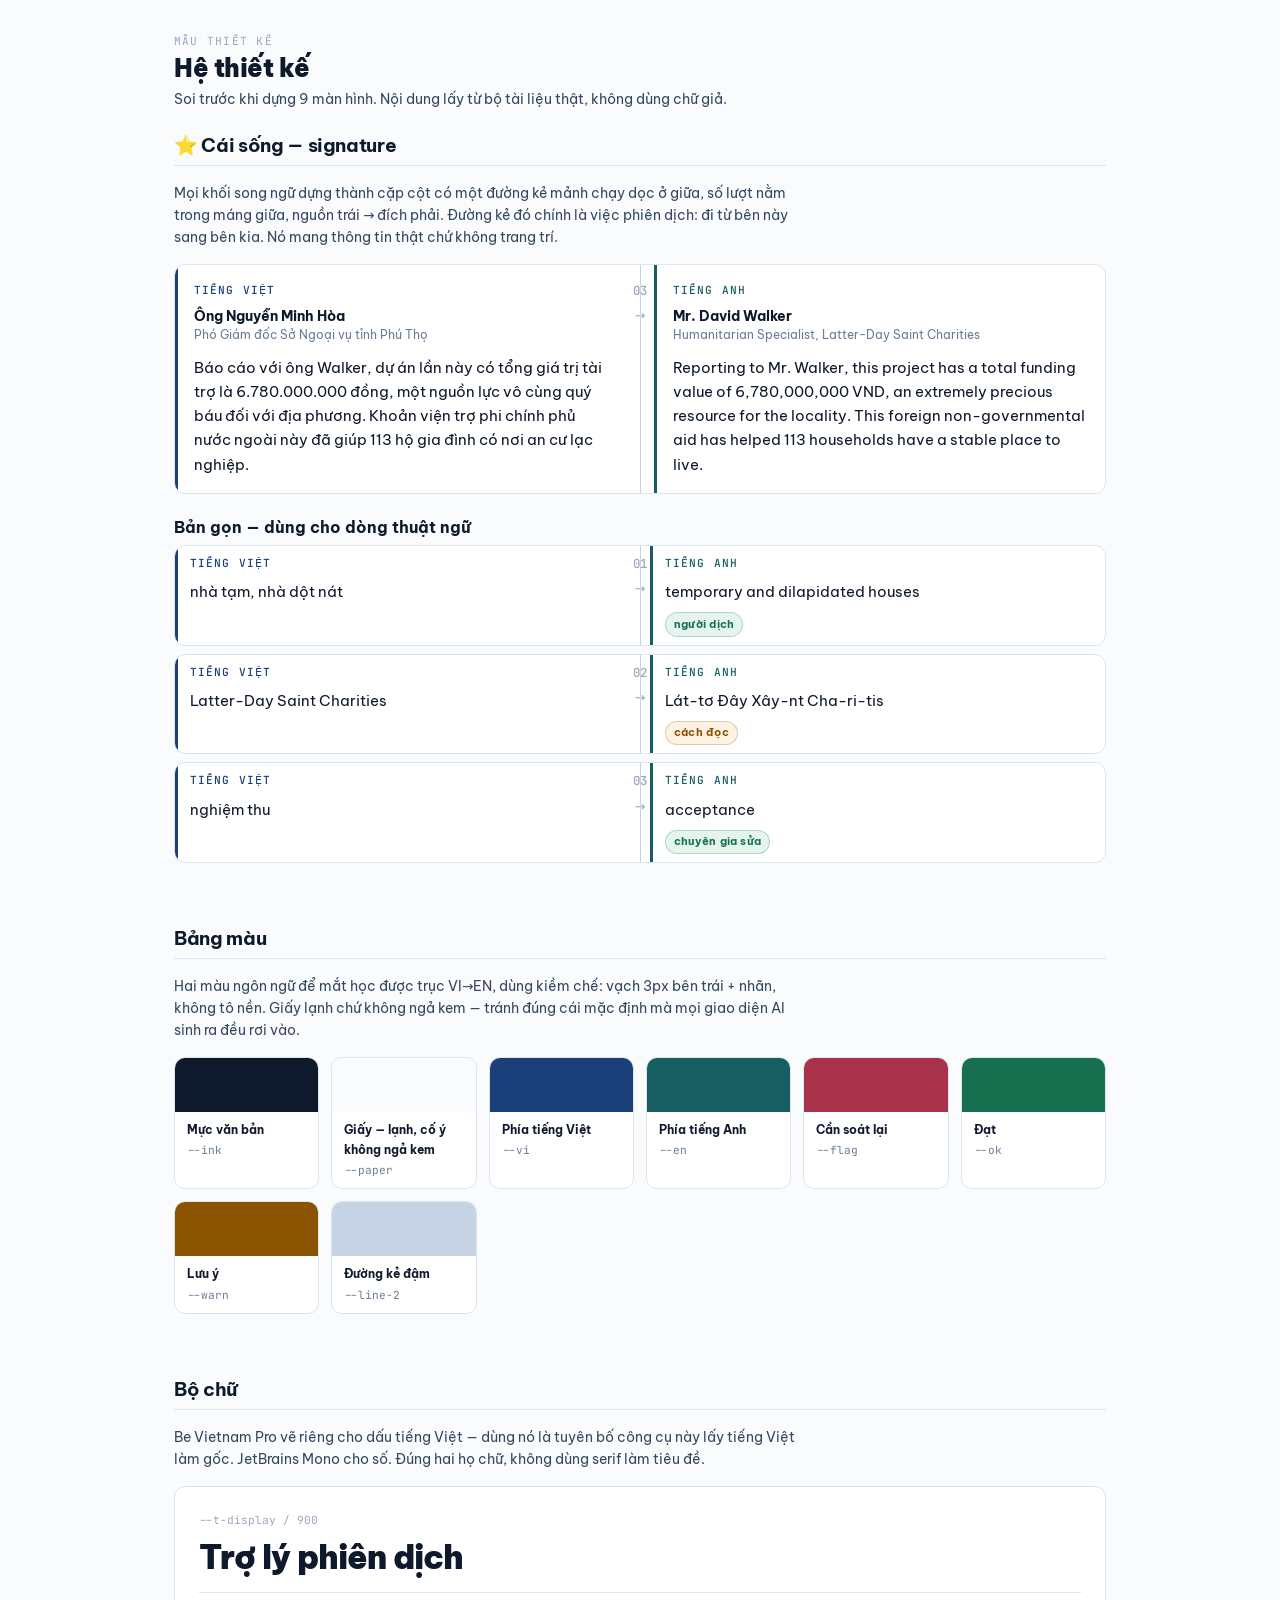
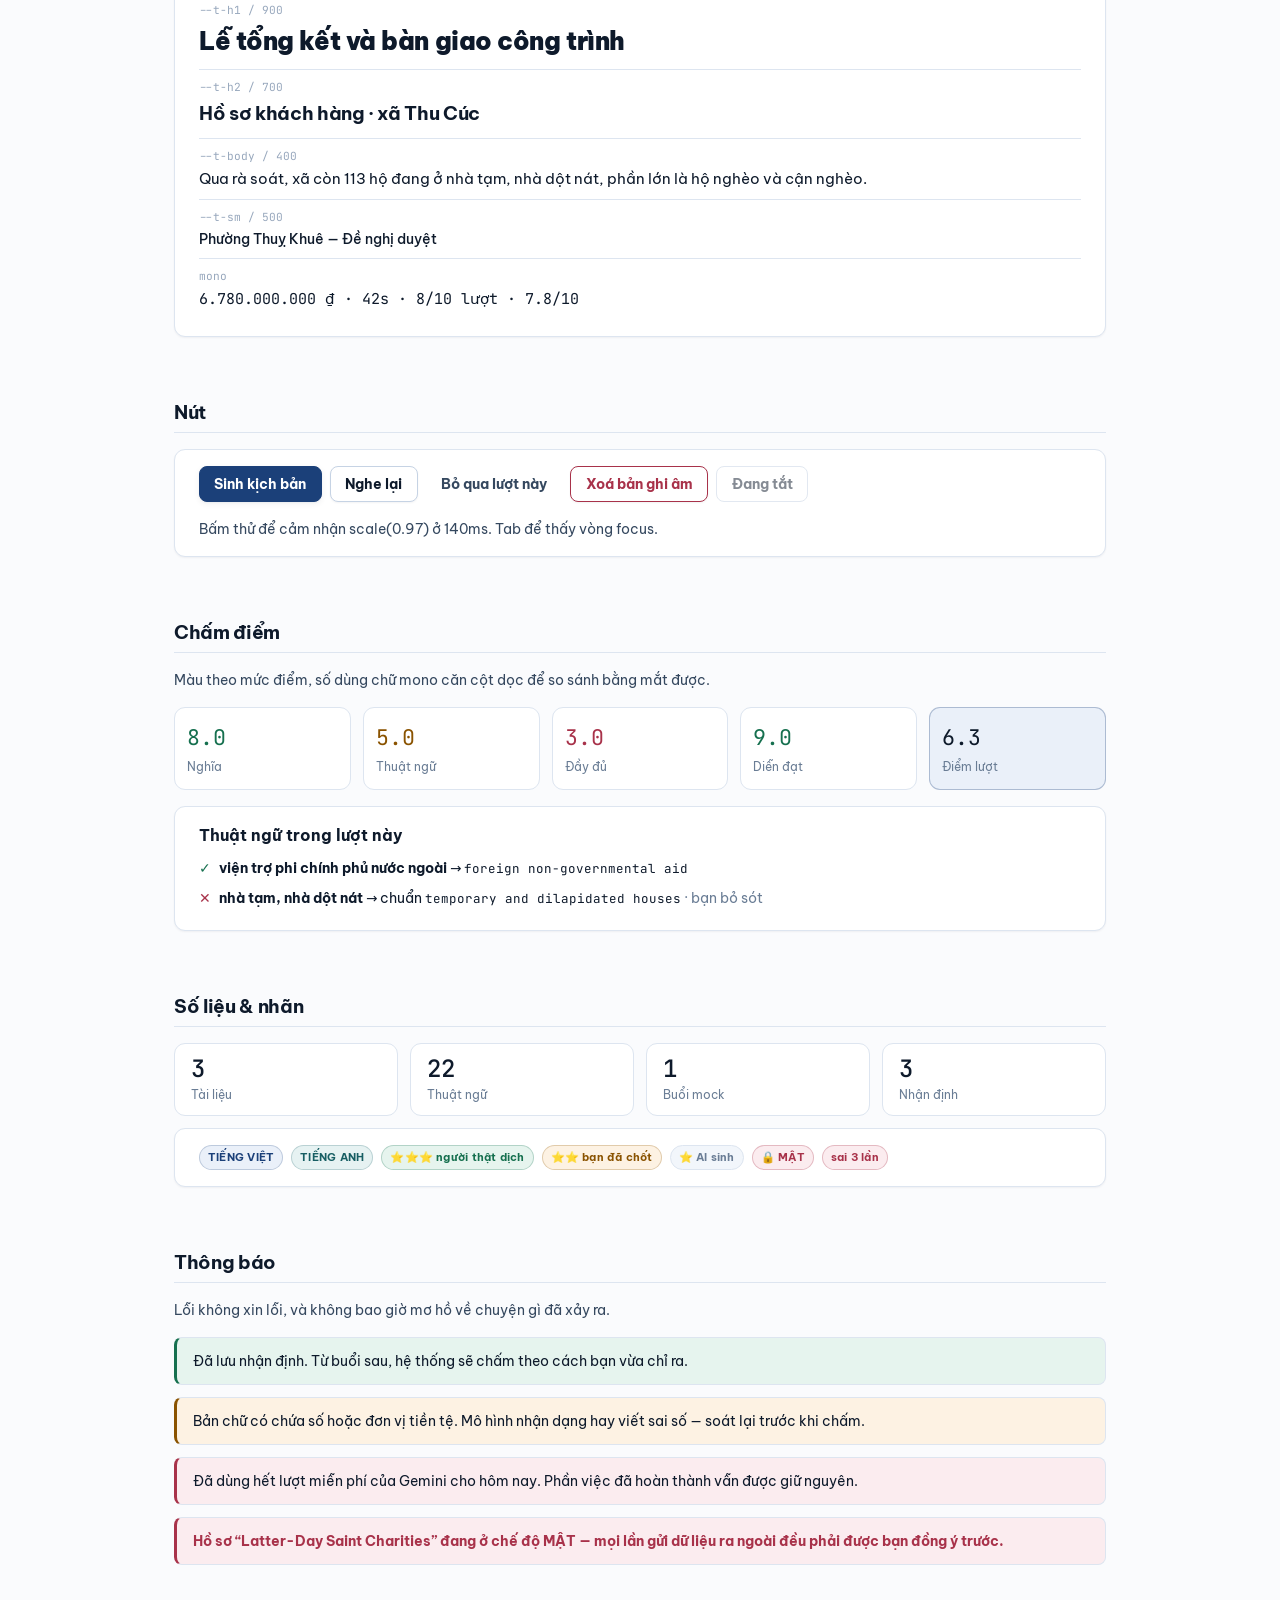
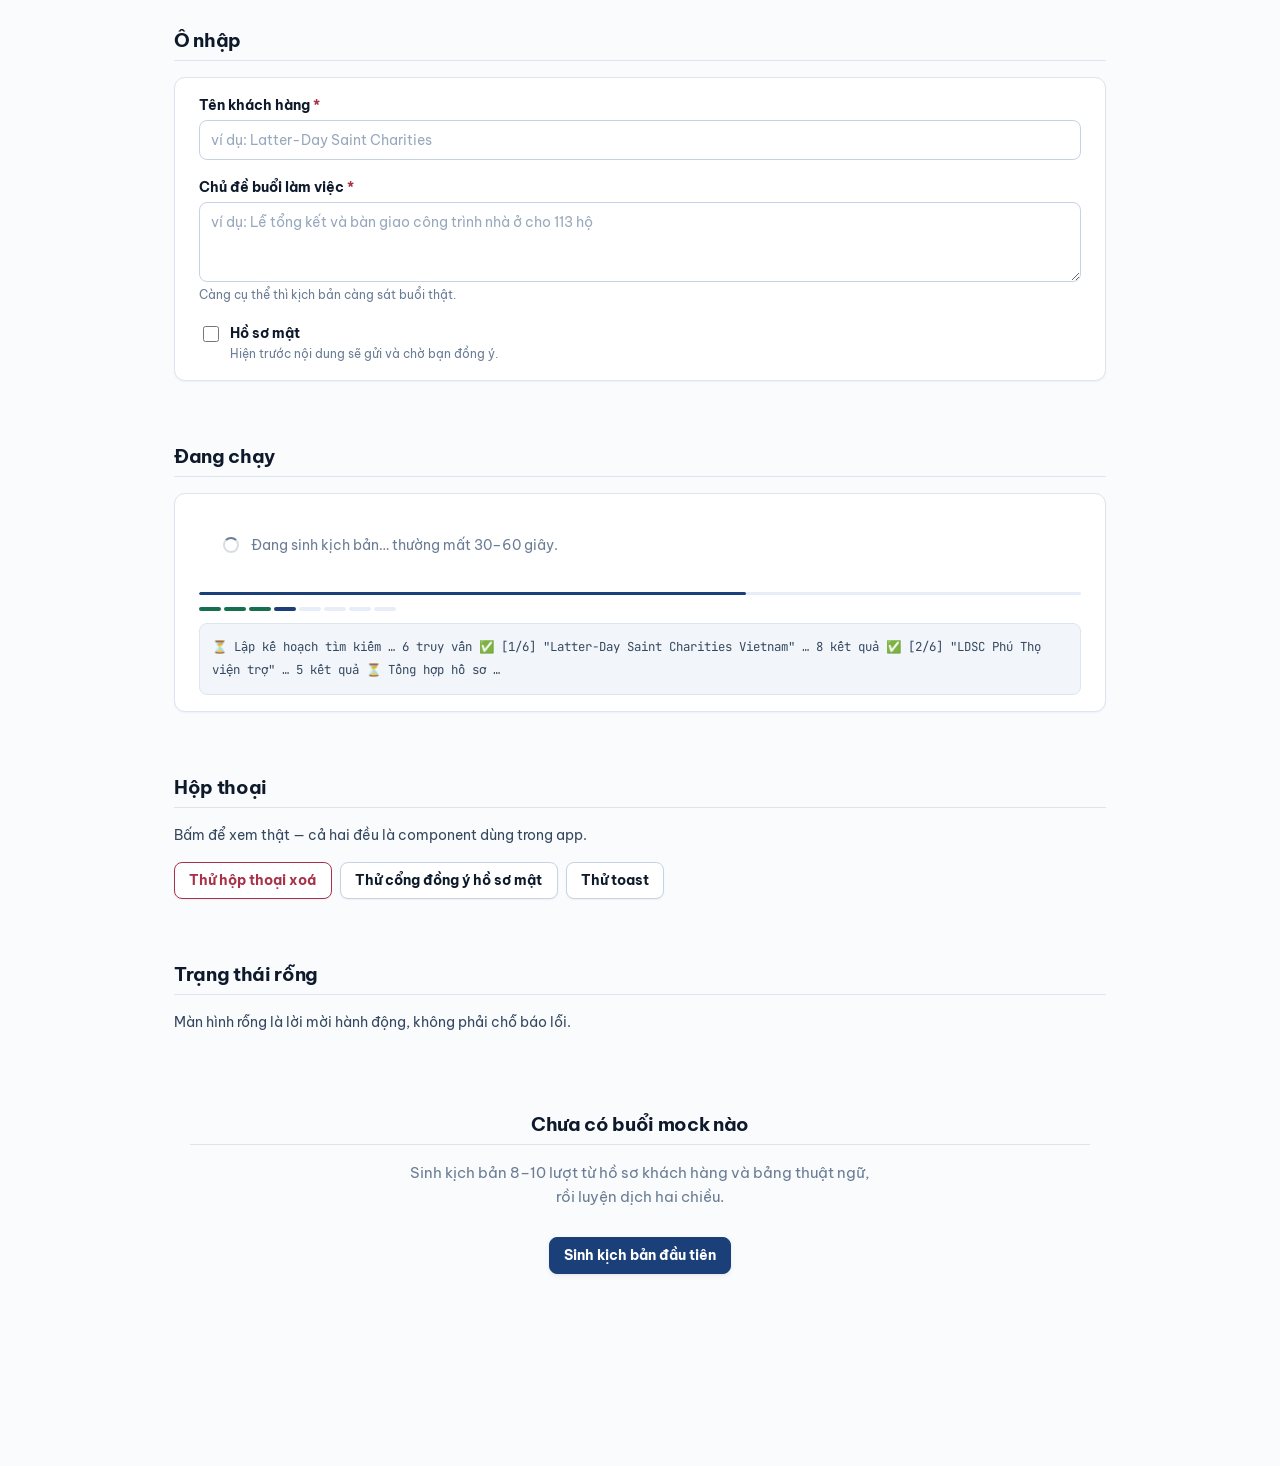
==== web/gallery.html @ e35cde35 "Trợ lý phiên dịch: toàn bộ ứng dụng, frontend web tự viết Công cụ chuẩn bị buổi dịch Việt–Anh cho mộ" ====
<!doctype html>
<html lang="vi">
  <head>
    <meta charset="utf-8" />
    <meta name="viewport" content="width=device-width, initial-scale=1" />
    <title>Mẫu thiết kế — Trợ lý phiên dịch</title>
    <meta name="color-scheme" content="light dark" />
    <link rel="stylesheet" href="static/css/tokens.css" />
    <link rel="stylesheet" href="static/css/base.css" />
    <link rel="stylesheet" href="static/css/components.css" />
    <link rel="stylesheet" href="static/css/screens.css" />
    <style>
      .gal { max-width: 980px; margin: 0 auto; padding: var(--s-6) var(--s-5) var(--s-8); }
      .gal section { margin-bottom: var(--s-8); }
      .gal h2 {
        padding-bottom: var(--s-2);
        border-bottom: 1px solid var(--line);
        margin-bottom: var(--s-4);
      }
      .gal .why {
        font-size: var(--t-sm);
        color: var(--ink-2);
        max-width: 70ch;
        margin-bottom: var(--s-4);
      }
      .swatches { display: grid; grid-template-columns: repeat(auto-fit, minmax(128px, 1fr)); gap: var(--s-3); }
      .sw { border: 1px solid var(--line); border-radius: var(--r-md); overflow: hidden; background: var(--surface); }
      .sw .chip { height: 54px; }
      .sw .meta { padding: var(--s-2) var(--s-3); font-size: var(--t-xs); }
      .sw .meta b { display: block; }
      .sw .meta code { color: var(--ink-3); font-size: var(--t-micro); }
      .type-row { padding: var(--s-2) 0; border-bottom: 1px solid var(--line); }
      .type-row:last-child { border-bottom: 0; }
      .type-row .tag {
        font-family: var(--font-mono); font-size: var(--t-micro);
        color: var(--ink-4); display: block; margin-bottom: 2px;
      }
    </style>
  </head>
  <body>
    <div class="gal" id="gal"></div>
    <script type="module" src="js/gallery.js"></script>
  </body>
</html>
---- web/static/css/tokens.css ----
/* ============================================================================
 * TOKENS — nguồn sự thật duy nhất cho màu, chữ, giãn cách, chuyển động.
 *
 * Hướng thiết kế neo vào chính nghề phiên dịch, không lấy mặc định an toàn:
 *   - Bộ chữ Be Vietnam Pro được vẽ riêng cho dấu tiếng Việt. Dùng nó là tuyên bố
 *     công cụ này lấy tiếng Việt làm gốc, chứ không phải với tay lấy Inter.
 *   - Hai màu ngôn ngữ (--vi navy, --en mòng két) để mắt học được trục VI→EN.
 *     Dùng KIỀM CHẾ: vạch 3px bên trái + nhãn, không tô nền.
 *   - Giấy lạnh (--paper) chứ KHÔNG ngả kem — tránh đúng cái mặc định
 *     "cream + serif + terracotta" mà mọi giao diện AI sinh ra đều rơi vào.
 * ========================================================================= */

/* ------------------------------- Bộ chữ -------------------------------- */

@font-face {
  font-family: "Be Vietnam Pro";
  font-style: normal;
  font-weight: 400;
  font-display: swap;
  src: url("../fonts/be-vietnam-pro-vietnamese-400-normal.woff2") format("woff2");
  unicode-range: U+0102-0103, U+0110-0111, U+0128-0129, U+0168-0169, U+01A0-01A1,
    U+01AF-01B0, U+0300-0301, U+0303-0304, U+0308-0309, U+0323, U+0329, U+1EA0-1EF9, U+20AB;
}
@font-face {
  font-family: "Be Vietnam Pro";
  font-style: normal;
  font-weight: 400;
  font-display: swap;
  src: url("../fonts/be-vietnam-pro-latin-400-normal.woff2") format("woff2");
}
@font-face {
  font-family: "Be Vietnam Pro";
  font-style: normal;
  font-weight: 500;
  font-display: swap;
  src: url("../fonts/be-vietnam-pro-vietnamese-500-normal.woff2") format("woff2");
  unicode-range: U+0102-0103, U+0110-0111, U+0128-0129, U+0168-0169, U+01A0-01A1,
    U+01AF-01B0, U+0300-0301, U+0303-0304, U+0308-0309, U+0323, U+0329, U+1EA0-1EF9, U+20AB;
}
@font-face {
  font-family: "Be Vietnam Pro";
  font-style: normal;
  font-weight: 500;
  font-display: swap;
  src: url("../fonts/be-vietnam-pro-latin-500-normal.woff2") format("woff2");
}
@font-face {
  font-family: "Be Vietnam Pro";
  font-style: normal;
  font-weight: 700;
  font-display: swap;
  src: url("../fonts/be-vietnam-pro-vietnamese-700-normal.woff2") format("woff2");
  unicode-range: U+0102-0103, U+0110-0111, U+0128-0129, U+0168-0169, U+01A0-01A1,
    U+01AF-01B0, U+0300-0301, U+0303-0304, U+0308-0309, U+0323, U+0329, U+1EA0-1EF9, U+20AB;
}
@font-face {
  font-family: "Be Vietnam Pro";
  font-style: normal;
  font-weight: 700;
  font-display: swap;
  src: url("../fonts/be-vietnam-pro-latin-700-normal.woff2") format("woff2");
}
@font-face {
  font-family: "Be Vietnam Pro";
  font-style: normal;
  font-weight: 900;
  font-display: swap;
  src: url("../fonts/be-vietnam-pro-vietnamese-900-normal.woff2") format("woff2");
  unicode-range: U+0102-0103, U+0110-0111, U+0128-0129, U+0168-0169, U+01A0-01A1,
    U+01AF-01B0, U+0300-0301, U+0303-0304, U+0308-0309, U+0323, U+0329, U+1EA0-1EF9, U+20AB;
}
@font-face {
  font-family: "Be Vietnam Pro";
  font-style: normal;
  font-weight: 900;
  font-display: swap;
  src: url("../fonts/be-vietnam-pro-latin-900-normal.woff2") format("woff2");
}
@font-face {
  font-family: "JetBrains Mono";
  font-style: normal;
  font-weight: 400;
  font-display: swap;
  src: url("../fonts/jetbrains-mono-latin-400-normal.woff2") format("woff2");
}
@font-face {
  font-family: "JetBrains Mono";
  font-style: normal;
  font-weight: 500;
  font-display: swap;
  src: url("../fonts/jetbrains-mono-latin-500-normal.woff2") format("woff2");
}

:root {
  --font-ui: "Be Vietnam Pro", system-ui, -apple-system, "Segoe UI", sans-serif;
  --font-mono: "JetBrains Mono", ui-monospace, Consolas, monospace;

  /* ----------------------------- Thang chữ -----------------------------
   * Tỉ lệ 1.2 quanh 15px. Tiêu đề dùng weight 900 của Be Vietnam Pro —
   * bộ chữ này có độ tương phản nét rất rõ ở weight cao, đủ làm giọng chính
   * mà không cần thêm một họ chữ serif nào nữa.
   */
  --t-display: 2.05rem;
  --t-h1: 1.55rem;
  --t-h2: 1.2rem;
  --t-h3: 1rem;
  --t-body: 0.938rem;
  --t-sm: 0.85rem;
  --t-xs: 0.775rem;
  --t-micro: 0.7rem;

  --lh-tight: 1.2;
  --lh-snug: 1.4;
  --lh-body: 1.62;

  /* Chữ càng to càng phải siết lại, càng nhỏ càng phải nới ra */
  --tr-display: -0.03em;
  --tr-head: -0.018em;
  --tr-body: 0;
  --tr-micro: 0.02em;

  /* --------------------------- Giãn cách ---------------------------
   * Thang 4px. Chỉ dùng các bậc này, không đặt số lẻ.
   */
  --s-1: 4px;
  --s-2: 8px;
  --s-3: 12px;
  --s-4: 16px;
  --s-5: 24px;
  --s-6: 32px;
  --s-7: 48px;
  --s-8: 64px;

  --r-xs: 5px;
  --r-sm: 8px;
  --r-md: 11px;
  --r-lg: 16px;
  --r-pill: 999px;

  /* ------------------------------ Màu ------------------------------ */
  --ink: #0e1a2b;
  --ink-2: #35485f;
  --ink-3: #6a7d95;
  --ink-4: #98a8bd;

  --paper: #fafbfd;
  --surface: #ffffff;
  --surface-2: #f2f6fb;
  --surface-3: #e7eef7;

  --line: #dde5f0;
  --line-2: #c6d3e4;

  /* Hai màu ngôn ngữ — trục của toàn bộ sản phẩm */
  --vi: #1b4079;
  --vi-soft: #eaf0f9;
  --en: #175e63;
  --en-soft: #e6f2f2;

  --flag: #a8324a;
  --flag-soft: #fbecef;

  --ok: #16704f;
  --ok-soft: #e6f4ee;
  --warn: #8a5300;
  --warn-soft: #fdf2e3;

  /* Bóng rất nhẹ, ba tầng. Viền đơn thuần làm mọi thứ phẳng như nhau. */
  --sh-1: 0 1px 2px rgba(14, 26, 43, 0.05);
  --sh-2: 0 2px 6px rgba(14, 26, 43, 0.06), 0 1px 2px rgba(14, 26, 43, 0.04);
  --sh-3: 0 10px 30px rgba(14, 26, 43, 0.10), 0 2px 6px rgba(14, 26, 43, 0.05);
  --sh-focus: 0 0 0 3px rgba(27, 64, 121, 0.16);

  /* --------------------------- Chuyển động ---------------------------
   * Easing dựng sẵn của CSS quá yếu. Đây là bảng điều khiển nghề nghiệp:
   * gọn và nhanh, không nảy, không trang trí.
   */
  --ease-out: cubic-bezier(0.23, 1, 0.32, 1);
  --ease-in-out: cubic-bezier(0.77, 0, 0.175, 1);

  --d-press: 140ms;
  --d-state: 180ms;
  --d-enter: 220ms;

  /* --------------------------- Kích thước --------------------------- */
  --rail-w: 236px;
  --content-max: 1100px;
  --spine-gap: 28px; /* máng giữa của "cái sống" — vừa đủ đặt số lượt */
}

/* Nền tối: cùng cấu trúc, đảo tầng bề mặt. Hai màu ngôn ngữ sáng lên để
 * giữ tương phản trên nền tối. */
@media (prefers-color-scheme: dark) {
  :root {
    --ink: #e9eff8;
    --ink-2: #b3c2d6;
    --ink-3: #8395ad;
    --ink-4: #5f7188;

    --paper: #0a1220;
    --surface: #101b2c;
    --surface-2: #16243a;
    --surface-3: #1e3049;

    --line: #21334b;
    --line-2: #2d4260;

    --vi: #6d9ee0;
    --vi-soft: #16273f;
    --en: #4fb3b8;
    --en-soft: #102a2c;

    --flag: #e8798e;
    --flag-soft: #2c151b;

    --ok: #57c096;
    --ok-soft: #10281f;
    --warn: #e0a850;
    --warn-soft: #2a2011;

    --sh-1: 0 1px 2px rgba(0, 0, 0, 0.35);
    --sh-2: 0 2px 6px rgba(0, 0, 0, 0.4);
    --sh-3: 0 10px 30px rgba(0, 0, 0, 0.5);
    --sh-focus: 0 0 0 3px rgba(109, 158, 224, 0.24);
  }
}
---- web/static/css/base.css ----
/* ============================================================================
 * BASE — reset, typography, và bố cục khung (rail trái + vùng nội dung).
 * ========================================================================= */

*,
*::before,
*::after {
  box-sizing: border-box;
}

html,
body {
  margin: 0;
  padding: 0;
  height: 100%;
}

body {
  font-family: var(--font-ui);
  font-size: var(--t-body);
  line-height: var(--lh-body);
  color: var(--ink);
  background: var(--paper);
  -webkit-font-smoothing: antialiased;
  text-rendering: optimizeLegibility;
  /* Bỏ độ trễ 300ms chờ double-tap trên cảm ứng */
  touch-action: manipulation;
  -webkit-tap-highlight-color: transparent;
}

h1,
h2,
h3,
h4 {
  margin: 0;
  color: var(--ink);
  line-height: var(--lh-tight);
  /* Không để chữ cuối của tiêu đề rơi một mình xuống dòng */
  text-wrap: balance;
  /* Nhảy tới neo trong trang thì tiêu đề không dính sát mép trên */
  scroll-margin-top: var(--s-5);
}
h1 {
  font-size: var(--t-h1);
  font-weight: 900;
  letter-spacing: var(--tr-head);
}
h2 {
  font-size: var(--t-h2);
  font-weight: 700;
  letter-spacing: var(--tr-head);
}
h3 {
  font-size: var(--t-h3);
  font-weight: 700;
}

p {
  margin: 0 0 var(--s-3);
}
p:last-child {
  margin-bottom: 0;
}

a {
  color: var(--vi);
  text-decoration-color: color-mix(in srgb, var(--vi) 35%, transparent);
  text-underline-offset: 2px;
}
@media (hover: hover) and (pointer: fine) {
  a:hover {
    text-decoration-color: currentColor;
  }
}

code,
kbd,
.mono {
  font-family: var(--font-mono);
  font-size: 0.92em;
  font-variant-numeric: tabular-nums;
}

hr {
  border: 0;
  border-top: 1px solid var(--line);
  margin: var(--s-6) 0;
}

/* Vòng focus thấy được ở mọi nơi — điều hướng bàn phím phải biết mình đang ở đâu */
:focus-visible {
  outline: 2px solid var(--vi);
  outline-offset: 2px;
  border-radius: var(--r-xs);
}

/* Chỉ hiện cho người dùng bàn phím, nhảy thẳng vào nội dung chính */
.skip-link {
  position: absolute;
  left: var(--s-3);
  top: -100px;
  z-index: 100;
  padding: var(--s-2) var(--s-4);
  background: var(--vi);
  color: #fff;
  border-radius: var(--r-sm);
  font-weight: 600;
  transition: top var(--d-state) var(--ease-out);
}
.skip-link:focus {
  top: var(--s-3);
}

/* ============================== Khung ============================== */

.app {
  display: grid;
  grid-template-columns: var(--rail-w) 1fr;
  min-height: 100vh;
}

/* Màn Mock chạy toàn khung: bỏ rail, không còn chrome nào.
 * Đây là điểm khác biệt lớn nhất so với một biểu mẫu.
 *
 * PHẢI khai báo MỘT cột, không phải `0 1fr`. Vì `.rail` bị `display:none` nên nó bị loại
 * khỏi grid hoàn toàn, và `.content` sẽ được tự động đặt vào cột ĐẦU TIÊN. Nếu cột đầu là
 * `0` thì cột nội dung rộng 0px, cộng với `min-width:0` bên dưới là co về đúng một ký tự
 * mỗi dòng. Đây là lỗi đã thực sự xảy ra một lần — đừng đổi lại. */
.app[data-chrome="off"] {
  grid-template-columns: 1fr;
}
.app[data-chrome="off"] .rail {
  display: none;
}

.content {
  min-width: 0; /* cho phép con bên trong cuộn ngang mà không đẩy layout */
  padding: var(--s-6) var(--s-6) var(--s-8);
}
.content-inner {
  max-width: var(--content-max);
  margin: 0 auto;
}

/* ============================== Rail trái ============================== */

.rail {
  position: sticky;
  top: 0;
  height: 100vh;
  display: flex;
  flex-direction: column;
  gap: var(--s-2);
  padding: var(--s-4) var(--s-3);
  background: var(--surface);
  border-right: 1px solid var(--line);
  overflow-y: auto;
}

.rail-brand {
  display: flex;
  align-items: baseline;
  gap: var(--s-2);
  padding: var(--s-2) var(--s-2) var(--s-4);
}
.rail-brand .mark {
  font-weight: 900;
  font-size: 1.15rem;
  letter-spacing: var(--tr-display);
  color: var(--ink);
}
/* Mũi tên VI→EN trong logo: nhắc lại chính trục của sản phẩm */
.rail-brand .axis {
  font-family: var(--font-mono);
  font-size: var(--t-micro);
  color: var(--ink-3);
  letter-spacing: 0.06em;
}

.rail-section {
  padding: var(--s-4) var(--s-2) var(--s-1);
  font-size: var(--t-micro);
  font-weight: 700;
  letter-spacing: 0.09em;
  text-transform: uppercase;
  color: var(--ink-4);
}

.rail-link {
  display: flex;
  align-items: center;
  gap: var(--s-3);
  width: 100%;
  padding: var(--s-2) var(--s-3);
  border: 0;
  border-radius: var(--r-sm);
  background: transparent;
  color: var(--ink-2);
  font: inherit;
  font-size: var(--t-sm);
  font-weight: 500;
  text-align: left;
  cursor: pointer;
  transition: background-color var(--d-state) var(--ease-out),
    color var(--d-state) var(--ease-out);
}
.rail-link .ico {
  width: 1.15rem;
  text-align: center;
  flex: none;
  font-size: 0.95rem;
}
@media (hover: hover) and (pointer: fine) {
  .rail-link:hover {
    background: var(--surface-2);
    color: var(--ink);
  }
}
.rail-link[aria-current="page"] {
  background: var(--vi-soft);
  color: var(--vi);
  font-weight: 700;
}
.rail-link .count {
  margin-left: auto;
  font-family: var(--font-mono);
  font-size: var(--t-micro);
  color: var(--ink-4);
}

.rail-foot {
  margin-top: auto;
  padding: var(--s-3) var(--s-2) 0;
  border-top: 1px solid var(--line);
  font-size: var(--t-micro);
  color: var(--ink-4);
  line-height: var(--lh-snug);
}

/* ============================== Đáp ứng ============================== */

@media (max-width: 940px) {
  .app {
    grid-template-columns: 1fr;
  }
  .rail {
    position: static;
    height: auto;
    flex-direction: row;
    flex-wrap: wrap;
    align-items: center;
    border-right: 0;
    border-bottom: 1px solid var(--line);
  }
  .rail-section,
  .rail-foot {
    display: none;
  }
  .rail-link {
    width: auto;
  }
  .rail-link .count {
    display: none;
  }
  .content {
    padding: var(--s-4);
  }
}

/* ============================== Giảm chuyển động ==============================
 * Giảm chứ không tắt sạch: giữ đổi màu và opacity vì chúng giúp hiểu giao diện,
 * chỉ bỏ phần dịch chuyển vị trí. */
@media (prefers-reduced-motion: reduce) {
  *,
  *::before,
  *::after {
    animation-duration: 0.01ms !important;
    animation-iteration-count: 1 !important;
    transition-duration: 0.01ms !important;
    scroll-behavior: auto !important;
  }
}
---- web/static/css/components.css ----
/* ============================================================================
 * COMPONENTS — nút, ô nhập, thẻ, badge, toast, hộp thoại, và ⭐ CÁI SỐNG.
 * ========================================================================= */

/* ============================== Nút ==============================
 * Ba trạng thái, mỗi trạng thái một mục đích:
 *   hover  — cho biết bấm được (chỉ trên thiết bị có con trỏ thật)
 *   active — phản hồi tức thì rằng giao diện đã nghe thấy
 *   focus  — cho biết bàn phím đang ở đâu
 */

.btn {
  display: inline-flex;
  align-items: center;
  justify-content: center;
  gap: var(--s-2);
  padding: 0.5rem 0.9rem;
  border: 1px solid var(--line-2);
  border-radius: var(--r-sm);
  background: var(--surface);
  color: var(--ink);
  font: inherit;
  font-size: var(--t-sm);
  font-weight: 600;
  line-height: 1.35;
  cursor: pointer;
  box-shadow: var(--sh-1);
  /* Nêu đích danh thuộc tính — không dùng `all` */
  transition: transform var(--d-press) var(--ease-out),
    background-color var(--d-state) var(--ease-out),
    border-color var(--d-state) var(--ease-out),
    box-shadow var(--d-state) var(--ease-out), opacity var(--d-state) var(--ease-out);
}

@media (hover: hover) and (pointer: fine) {
  .btn:hover:not(:disabled) {
    background: var(--surface-2);
    border-color: var(--line-2);
    box-shadow: var(--sh-2);
  }
}
.btn:active:not(:disabled) {
  transform: scale(0.97);
  box-shadow: var(--sh-1);
}
.btn:disabled {
  opacity: 0.5;
  cursor: not-allowed;
  box-shadow: none;
}

.btn-primary {
  background: var(--vi);
  border-color: var(--vi);
  color: #fff;
  box-shadow: var(--sh-2);
}
@media (hover: hover) and (pointer: fine) {
  .btn-primary:hover:not(:disabled) {
    background: color-mix(in srgb, var(--vi) 88%, black);
    border-color: color-mix(in srgb, var(--vi) 88%, black);
  }
}

/* Nút nguy hiểm khác màu hẳn — và luôn đi kèm xác nhận hai bước */
.btn-danger {
  background: var(--surface);
  border-color: var(--flag);
  color: var(--flag);
}
@media (hover: hover) and (pointer: fine) {
  .btn-danger:hover:not(:disabled) {
    background: var(--flag-soft);
  }
}

.btn-ghost {
  background: transparent;
  border-color: transparent;
  box-shadow: none;
  color: var(--ink-2);
}
@media (hover: hover) and (pointer: fine) {
  .btn-ghost:hover:not(:disabled) {
    background: var(--surface-2);
    box-shadow: none;
  }
}

.btn-sm {
  padding: 0.3rem 0.6rem;
  font-size: var(--t-xs);
}
.btn-lg {
  padding: 0.7rem 1.3rem;
  font-size: var(--t-body);
}
.btn-block {
  width: 100%;
}

.btn-row {
  display: flex;
  gap: var(--s-2);
  flex-wrap: wrap;
  align-items: center;
}

/* ============================== Ô nhập ============================== */

.field {
  display: block;
  margin-bottom: var(--s-4);
}
.field > .label {
  display: block;
  margin-bottom: var(--s-1);
  font-size: var(--t-sm);
  font-weight: 600;
  color: var(--ink);
}
.field > .hint {
  margin-top: var(--s-1);
  font-size: var(--t-xs);
  color: var(--ink-3);
  line-height: var(--lh-snug);
}
.req {
  color: var(--flag);
}

.input,
.textarea,
.select {
  display: block;
  width: 100%;
  /* Windows ở chế độ tối vẽ <select> bằng màu hệ thống nếu không đặt tường minh,
     ra chữ đen trên nền đen. Phải nêu cả hai. */
  color-scheme: inherit;
  padding: 0.5rem 0.7rem;
  border: 1px solid var(--line-2);
  border-radius: var(--r-sm);
  background: var(--surface);
  color: var(--ink);
  font: inherit;
  font-size: var(--t-sm);
  transition: border-color var(--d-state) var(--ease-out),
    box-shadow var(--d-state) var(--ease-out);
}
.textarea {
  resize: vertical;
  min-height: 5rem;
  line-height: var(--lh-body);
}
.input:focus,
.textarea:focus,
.select:focus {
  outline: none;
  border-color: var(--vi);
  box-shadow: var(--sh-focus);
}
.input::placeholder,
.textarea::placeholder {
  color: var(--ink-4);
}

.check {
  display: flex;
  align-items: flex-start;
  gap: var(--s-2);
  cursor: pointer;
  font-size: var(--t-sm);
}
.check input {
  margin-top: 0.22rem;
  accent-color: var(--vi);
  width: 1rem;
  height: 1rem;
  flex: none;
}

/* ============================== Thẻ ============================== */

.card {
  background: var(--surface);
  border: 1px solid var(--line);
  border-radius: var(--r-md);
  padding: var(--s-4) var(--s-5);
  box-shadow: var(--sh-1);
}
.card + .card {
  margin-top: var(--s-3);
}
.card-title {
  font-size: var(--t-h3);
  font-weight: 700;
  margin-bottom: var(--s-1);
  display: flex;
  align-items: center;
  gap: var(--s-2);
}
.card-sub {
  color: var(--ink-2);
  font-size: var(--t-sm);
  line-height: var(--lh-body);
}
/* Thẻ nhấn: dùng cho gợi ý bước tiếp theo, không lạm dụng */
.card-accent {
  border-color: var(--vi);
  border-left-width: 3px;
}

/* ============================== Ô số liệu ============================== */

.stats {
  display: grid;
  grid-template-columns: repeat(auto-fit, minmax(140px, 1fr));
  gap: var(--s-3);
}
.stat {
  background: var(--surface);
  border: 1px solid var(--line);
  border-radius: var(--r-md);
  padding: var(--s-3) var(--s-4);
}
.stat .v {
  font-family: var(--font-mono);
  font-size: 1.5rem;
  font-weight: 500;
  color: var(--ink);
  line-height: 1.1;
  font-variant-numeric: tabular-nums;
}
.stat .k {
  margin-top: var(--s-1);
  font-size: var(--t-xs);
  color: var(--ink-3);
  line-height: var(--lh-snug);
}

/* ============================== Badge ============================== */

.badge {
  display: inline-flex;
  align-items: center;
  gap: 0.28em;
  padding: 0.14rem 0.5rem;
  border: 1px solid transparent;
  border-radius: var(--r-pill);
  font-size: var(--t-micro);
  font-weight: 700;
  letter-spacing: var(--tr-micro);
  white-space: nowrap;
  line-height: 1.6;
}
.badge-vi {
  background: var(--vi-soft);
  color: var(--vi);
  border-color: color-mix(in srgb, var(--vi) 22%, transparent);
}
.badge-en {
  background: var(--en-soft);
  color: var(--en);
  border-color: color-mix(in srgb, var(--en) 22%, transparent);
}
.badge-ok {
  background: var(--ok-soft);
  color: var(--ok);
  border-color: color-mix(in srgb, var(--ok) 25%, transparent);
}
.badge-warn {
  background: var(--warn-soft);
  color: var(--warn);
  border-color: color-mix(in srgb, var(--warn) 25%, transparent);
}
.badge-flag {
  background: var(--flag-soft);
  color: var(--flag);
  border-color: color-mix(in srgb, var(--flag) 28%, transparent);
}
.badge-mute {
  background: var(--surface-2);
  color: var(--ink-3);
  border-color: var(--line);
}

/* ============================================================================
 * ⭐ CÁI SỐNG — signature của sản phẩm
 *
 * Mọi khối song ngữ dựng thành cặp cột có MỘT ĐƯỜNG KẺ MẢNH chạy dọc ở giữa,
 * số lượt nằm trong máng giữa, nguồn trái → đích phải.
 *
 * Đường kẻ đó chính là việc phiên dịch: đi từ bên này sang bên kia. Nó mang
 * thông tin thật (đâu là nguồn, đâu là đích, lượt thứ mấy) chứ không trang trí.
 * ========================================================================= */

.spine {
  display: grid;
  grid-template-columns: 1fr var(--spine-gap) 1fr;
  position: relative;
  background: var(--surface);
  border: 1px solid var(--line);
  border-radius: var(--r-md);
  overflow: hidden;
}

/* Chính cái sống: đường kẻ dọc giữa hai cột */
.spine::before {
  content: "";
  position: absolute;
  top: 0;
  bottom: 0;
  left: calc(50% - 0.5px);
  width: 1px;
  background: var(--line-2);
}

.spine-side {
  padding: var(--s-4) var(--s-4);
  min-width: 0;
}
.spine-side.is-vi {
  border-left: 3px solid var(--vi);
}
.spine-side.is-en {
  border-left: 3px solid var(--en);
}

.spine-lang {
  font-family: var(--font-mono);
  font-size: var(--t-micro);
  font-weight: 500;
  letter-spacing: 0.1em;
  margin-bottom: var(--s-2);
}
.spine-side.is-vi .spine-lang {
  color: var(--vi);
}
.spine-side.is-en .spine-lang {
  color: var(--en);
}

.spine-who {
  font-size: var(--t-sm);
  font-weight: 700;
  color: var(--ink);
  line-height: var(--lh-snug);
}
.spine-role {
  font-size: var(--t-xs);
  color: var(--ink-3);
  margin-bottom: var(--s-3);
  line-height: var(--lh-snug);
}
.spine-text {
  font-size: var(--t-body);
  line-height: var(--lh-body);
  color: var(--ink);
}
.spine-text.is-muted {
  color: var(--ink-3);
  font-style: italic;
}

/* Máng giữa: số lượt + mũi tên chiều dịch */
.spine-gutter {
  display: flex;
  flex-direction: column;
  align-items: center;
  padding-top: var(--s-4);
  gap: var(--s-2);
}
.spine-no {
  font-family: var(--font-mono);
  font-size: var(--t-xs);
  font-weight: 500;
  color: var(--ink-4);
  font-variant-numeric: tabular-nums;
}
.spine-arrow {
  color: var(--ink-4);
  font-size: 0.8rem;
  line-height: 1;
}

/* Bản gọn cho dòng glossary: cùng ngữ pháp thị giác, ít khoảng đệm hơn */
.spine-row {
  --spine-gap: 20px;
}
.spine-row .spine-side {
  padding: var(--s-2) var(--s-3);
}
.spine-row .spine-gutter {
  padding-top: var(--s-2);
}

@media (max-width: 720px) {
  .spine {
    grid-template-columns: 1fr;
  }
  .spine::before {
    display: none;
  }
  .spine-gutter {
    flex-direction: row;
    justify-content: flex-start;
    padding: 0 var(--s-4) var(--s-2);
  }
  .spine-side.is-en {
    border-top: 1px solid var(--line);
  }
}

/* ============================== Toast ============================== */

.toasts {
  position: fixed;
  right: var(--s-4);
  bottom: var(--s-4);
  z-index: 60;
  display: flex;
  flex-direction: column;
  gap: var(--s-2);
  max-width: min(420px, calc(100vw - 2 * var(--s-4)));
}
.toast {
  display: flex;
  gap: var(--s-3);
  padding: var(--s-3) var(--s-4);
  border: 1px solid var(--line-2);
  border-left-width: 3px;
  border-radius: var(--r-sm);
  background: var(--surface);
  box-shadow: var(--sh-3);
  font-size: var(--t-sm);
  line-height: var(--lh-snug);
  /* Dùng transition chứ không keyframes: toast có thể dồn nhanh, transition
     đổi hướng mượt còn keyframes thì nhảy về đầu */
  transition: opacity var(--d-state) var(--ease-out),
    transform var(--d-state) var(--ease-out);
}
.toast[data-enter="0"] {
  opacity: 0;
  transform: translateY(8px);
}
.toast.is-ok {
  border-left-color: var(--ok);
}
.toast.is-warn {
  border-left-color: var(--warn);
}
.toast.is-error {
  border-left-color: var(--flag);
}
.toast .close {
  margin-left: auto;
  border: 0;
  background: none;
  color: var(--ink-3);
  cursor: pointer;
  font-size: 1rem;
  line-height: 1;
  padding: 0 0.15rem;
}

/* ============================== Hộp thoại ============================== */

.modal-backdrop {
  position: fixed;
  inset: 0;
  z-index: 70;
  /* Cuộn hết hộp thoại thì KHÔNG kéo theo trang phía sau */
  overscroll-behavior: contain;
  display: grid;
  place-items: center;
  padding: var(--s-4);
  background: rgba(14, 26, 43, 0.42);
  backdrop-filter: blur(2px);
}
.modal {
  width: min(660px, 100%);
  max-height: 86vh;
  overflow-y: auto;
  overscroll-behavior: contain;
  background: var(--surface);
  border: 1px solid var(--line-2);
  border-radius: var(--r-lg);
  box-shadow: var(--sh-3);
  padding: var(--s-5);
  /* Hộp thoại KHÔNG neo vào nút bấm nào nên giữ transform-origin ở giữa.
     Vào từ scale(0.96), không bao giờ từ scale(0) — không có gì hiện ra từ số không. */
  animation: modal-in var(--d-enter) var(--ease-out) both;
}
@keyframes modal-in {
  from {
    opacity: 0;
    transform: scale(0.96);
  }
}
.modal h2 {
  margin-bottom: var(--s-2);
}
.modal-body {
  margin: var(--s-3) 0 var(--s-5);
  font-size: var(--t-sm);
  line-height: var(--lh-body);
  color: var(--ink-2);
}
.modal-foot {
  display: flex;
  gap: var(--s-2);
  justify-content: flex-end;
  flex-wrap: wrap;
}

/* Khối xem trước nội dung sắp gửi ra ngoài (hồ sơ mật) */
.payload {
  font-family: var(--font-mono);
  font-size: var(--t-xs);
  line-height: 1.55;
  background: var(--surface-2);
  border: 1px solid var(--line);
  border-radius: var(--r-sm);
  padding: var(--s-3);
  max-height: 260px;
  overflow: auto;
  white-space: pre-wrap;
  word-break: break-word;
}

/* ============================== Thông báo ============================== */

.note {
  display: flex;
  gap: var(--s-3);
  padding: var(--s-3) var(--s-4);
  border: 1px solid var(--line);
  border-left: 3px solid var(--ink-4);
  border-radius: var(--r-sm);
  background: var(--surface);
  font-size: var(--t-sm);
  line-height: var(--lh-body);
  margin-bottom: var(--s-3);
}
.note.is-ok {
  border-left-color: var(--ok);
  background: var(--ok-soft);
}
.note.is-warn {
  border-left-color: var(--warn);
  background: var(--warn-soft);
}
.note.is-error {
  border-left-color: var(--flag);
  background: var(--flag-soft);
}
.note.is-secret {
  border-left-color: var(--flag);
  background: var(--flag-soft);
  color: var(--flag);
  font-weight: 600;
}

/* ============================== Vặt ============================== */

.empty {
  text-align: center;
  padding: var(--s-8) var(--s-4);
  color: var(--ink-3);
}
.empty h2 {
  margin-bottom: var(--s-2);
  color: var(--ink);
}
.empty p {
  max-width: 46ch;
  margin-inline: auto;
}

.spinner {
  width: 1rem;
  height: 1rem;
  border: 2px solid color-mix(in srgb, currentColor 25%, transparent);
  border-top-color: currentColor;
  border-radius: 50%;
  /* Quay nhanh: spinner nhanh làm cảm giác tải nhanh hơn dù thời gian như nhau */
  animation: spin 620ms linear infinite;
  flex: none;
}
@keyframes spin {
  to {
    transform: rotate(360deg);
  }
}

.loading-row {
  display: flex;
  align-items: center;
  gap: var(--s-3);
  padding: var(--s-5);
  color: var(--ink-3);
  font-size: var(--t-sm);
}

.progress {
  height: 3px;
  background: var(--surface-3);
  border-radius: var(--r-pill);
  overflow: hidden;
}
.progress > i {
  display: block;
  height: 100%;
  background: var(--vi);
  border-radius: inherit;
  transition: width var(--d-state) var(--ease-out);
}

.page-head {
  margin-bottom: var(--s-5);
}
.page-head .eyebrow {
  font-family: var(--font-mono);
  font-size: var(--t-micro);
  letter-spacing: 0.11em;
  text-transform: uppercase;
  color: var(--ink-4);
  margin-bottom: var(--s-1);
}
.page-head p {
  color: var(--ink-2);
  font-size: var(--t-sm);
  margin-top: var(--s-1);
  max-width: 68ch;
}

.section {
  margin-top: var(--s-7);
}
.section > h2 {
  margin-bottom: var(--s-3);
}

.row-between {
  display: flex;
  align-items: center;
  justify-content: space-between;
  gap: var(--s-3);
  flex-wrap: wrap;
}

.table-wrap {
  overflow-x: auto;
  border: 1px solid var(--line);
  border-radius: var(--r-md);
  background: var(--surface);
}
table.data {
  width: 100%;
  border-collapse: collapse;
  font-size: var(--t-sm);
  font-variant-numeric: tabular-nums;
}
table.data th,
table.data td {
  padding: var(--s-2) var(--s-3);
  text-align: left;
  border-bottom: 1px solid var(--line);
  vertical-align: top;
}
table.data th {
  font-size: var(--t-xs);
  font-weight: 700;
  color: var(--ink-3);
  text-transform: uppercase;
  letter-spacing: 0.06em;
  white-space: nowrap;
}
table.data tr:last-child td {
  border-bottom: 0;
}
table.data td.num {
  font-family: var(--font-mono);
  text-align: right;
}


/* <option> do hệ điều hành vẽ, không kế thừa màu từ <select>.
   Trên Windows ở chế độ tối, thiếu hai dòng này là chữ đen trên nền đen. */
.select option {
  background-color: var(--surface);
  color: var(--ink);
}

/* Vùng cuộn riêng không kéo theo trang phía sau */
.payload,
.steps,
.table-wrap {
  overscroll-behavior: contain;
}
---- web/static/css/screens.css ----
/* ============================================================================
 * SCREENS — bố cục riêng từng màn hình.
 * ========================================================================= */

/* Bộ chọn hồ sơ trong rail */
.ws-select {
  margin: 0 var(--s-2) var(--s-2);
  width: calc(100% - 2 * var(--s-2));
  font-size: var(--t-sm);
  font-weight: 600;
}

.secret-banner {
  margin-bottom: var(--s-4);
}

/* ============================== Bảng điều khiển ============================== */

.dash-grid {
  display: grid;
  grid-template-columns: 1fr 1fr;
  gap: var(--s-4);
}
@media (max-width: 860px) {
  .dash-grid {
    grid-template-columns: 1fr;
  }
}

.work-item {
  display: flex;
  align-items: flex-start;
  gap: var(--s-3);
  padding: var(--s-3) var(--s-4);
  border: 1px solid var(--line);
  border-radius: var(--r-md);
  background: var(--surface);
}
.work-item + .work-item {
  margin-top: var(--s-2);
}
.work-item .ico {
  font-size: 1.1rem;
  line-height: 1.3;
  flex: none;
  color: var(--ink-3);
}
.work-item .body {
  flex: 1;
  min-width: 0;
}
.work-item .t {
  font-weight: 600;
  font-size: var(--t-sm);
}
.work-item .d {
  font-size: var(--t-xs);
  color: var(--ink-3);
  margin-top: 2px;
}

/* Danh sách thuật ngữ cần ôn */
.review-term {
  display: flex;
  align-items: baseline;
  justify-content: space-between;
  gap: var(--s-3);
  padding: var(--s-2) var(--s-3);
  border-bottom: 1px solid var(--line);
}
.review-term:last-child {
  border-bottom: 0;
}
.review-term .pair {
  min-width: 0;
}
.review-term .vi {
  font-weight: 600;
}
.review-term .en {
  font-family: var(--font-mono);
  font-size: var(--t-xs);
  color: var(--en);
}

/* ============================== Biểu đồ SVG ============================== */

.chart {
  width: 100%;
  height: auto;
  display: block;
  overflow: visible;
}
.chart text {
  font-family: var(--font-mono);
  font-size: 10px;
  fill: var(--ink-3);
}
.chart .axis-line {
  stroke: var(--line);
  stroke-width: 1;
}
.chart .grid-line {
  stroke: var(--line);
  stroke-width: 1;
  stroke-dasharray: 2 4;
  opacity: 0.75;
}
.chart-legend {
  display: flex;
  gap: var(--s-4);
  flex-wrap: wrap;
  margin-top: var(--s-2);
  font-size: var(--t-xs);
  color: var(--ink-3);
}
.chart-legend i {
  display: inline-block;
  width: 14px;
  height: 2px;
  margin-right: 6px;
  vertical-align: middle;
  border-radius: 2px;
}

/* ============================== Màn Mock (toàn khung) ============================== */

.mock-stage {
  display: flex;
  flex-direction: column;
  min-height: 100vh;
  max-width: none;
}
.mock-bar {
  display: flex;
  align-items: center;
  gap: var(--s-4);
  padding: var(--s-3) var(--s-5);
  border-bottom: 1px solid var(--line);
  background: var(--surface);
  position: sticky;
  top: 0;
  z-index: 20;
}
.mock-bar .who {
  font-weight: 700;
}
.mock-bar .meta {
  font-family: var(--font-mono);
  font-size: var(--t-xs);
  color: var(--ink-3);
}
.mock-bar .spacer {
  margin-left: auto;
}

.mock-progress {
  display: flex;
  gap: 3px;
  align-items: center;
}
.mock-progress i {
  width: 22px;
  height: 4px;
  border-radius: var(--r-pill);
  background: var(--surface-3);
}
.mock-progress i[data-state="done"] {
  background: var(--ok);
}
.mock-progress i[data-state="now"] {
  background: var(--vi);
}

.mock-body {
  flex: 1;
  padding: var(--s-6) var(--s-5) var(--s-8);
  max-width: var(--content-max);
  width: 100%;
  margin: 0 auto;
}

/* Khoảnh khắc được dàn dựng DUY NHẤT của toàn ứng dụng: chuyển lượt.
 * Lượt mới vào từ dưới lên, nhanh và dứt khoát. Không có gì hiện ra từ scale(0). */
.turn-enter {
  animation: turn-in var(--d-enter) var(--ease-out) both;
}
@keyframes turn-in {
  from {
    opacity: 0;
    transform: translateY(10px);
  }
}

.mock-listen {
  display: flex;
  align-items: center;
  gap: var(--s-3);
  flex-wrap: wrap;
  padding: var(--s-4);
  border: 1px solid var(--line);
  border-radius: var(--r-md);
  background: var(--surface);
  margin-bottom: var(--s-4);
}

/* Thước đo mức âm — thứ st.audio_input không cho làm */
.level {
  display: flex;
  align-items: flex-end;
  gap: 2px;
  height: 26px;
  flex: none;
}
.level i {
  width: 3px;
  background: var(--vi);
  border-radius: 2px;
  height: 3px;
  transition: height 90ms linear;
}
.level[data-idle="1"] i {
  background: var(--line-2);
}

.rec-time {
  font-family: var(--font-mono);
  font-size: var(--t-sm);
  font-variant-numeric: tabular-nums;
  color: var(--ink-2);
}
.rec-dot {
  width: 9px;
  height: 9px;
  border-radius: 50%;
  background: var(--flag);
  flex: none;
  animation: pulse 1.4s var(--ease-in-out) infinite;
}
@keyframes pulse {
  50% {
    opacity: 0.35;
  }
}

.score-grid {
  display: grid;
  grid-template-columns: repeat(auto-fit, minmax(120px, 1fr));
  gap: var(--s-3);
  margin-bottom: var(--s-4);
}
.score-cell {
  border: 1px solid var(--line);
  border-radius: var(--r-md);
  padding: var(--s-3);
  background: var(--surface);
}
.score-cell .v {
  font-family: var(--font-mono);
  font-size: 1.35rem;
  font-variant-numeric: tabular-nums;
}
.score-cell .k {
  font-size: var(--t-xs);
  color: var(--ink-3);
  margin-top: 2px;
}
.score-cell[data-level="low"] .v {
  color: var(--flag);
}
.score-cell[data-level="mid"] .v {
  color: var(--warn);
}
.score-cell[data-level="high"] .v {
  color: var(--ok);
}
.score-cell.is-total {
  background: var(--vi-soft);
  border-color: color-mix(in srgb, var(--vi) 30%, transparent);
}

.term-verdict {
  display: flex;
  align-items: baseline;
  gap: var(--s-2);
  padding: var(--s-1) 0;
  font-size: var(--t-sm);
}
.term-verdict .mark {
  font-family: var(--font-mono);
  flex: none;
}
.term-verdict.is-ok .mark {
  color: var(--ok);
}
.term-verdict.is-bad .mark {
  color: var(--flag);
}

/* ============================== Tài liệu ============================== */

.drop {
  border: 1.5px dashed var(--line-2);
  border-radius: var(--r-md);
  padding: var(--s-6);
  text-align: center;
  background: var(--surface);
  transition: border-color var(--d-state) var(--ease-out),
    background-color var(--d-state) var(--ease-out);
}
.drop[data-over="1"] {
  border-color: var(--vi);
  background: var(--vi-soft);
}
.drop .big {
  font-weight: 700;
  margin-bottom: var(--s-1);
}
.drop .small {
  font-size: var(--t-xs);
  color: var(--ink-3);
}

.doc-row {
  display: flex;
  align-items: center;
  gap: var(--s-3);
  padding: var(--s-3) var(--s-4);
  border-bottom: 1px solid var(--line);
}
.doc-row:last-child {
  border-bottom: 0;
}
.doc-row .name {
  font-weight: 600;
  font-size: var(--t-sm);
  word-break: break-word;
}
.doc-row .meta {
  font-size: var(--t-xs);
  color: var(--ink-3);
  font-family: var(--font-mono);
}
.doc-row .grow {
  flex: 1;
  min-width: 0;
}

.citation {
  display: inline-flex;
  align-items: center;
  gap: 0.3em;
  padding: 0.1rem 0.45rem;
  margin: 0 0.2rem 0.2rem 0;
  border: 1px solid var(--line-2);
  border-radius: var(--r-xs);
  background: var(--surface-2);
  font-family: var(--font-mono);
  font-size: var(--t-micro);
  color: var(--ink-2);
  cursor: pointer;
}
@media (hover: hover) and (pointer: fine) {
  .citation:hover {
    border-color: var(--vi);
    color: var(--vi);
  }
}

/* ============================== Thuật ngữ ============================== */

.term-list {
  border: 1px solid var(--line);
  border-radius: var(--r-md);
  overflow: hidden;
  background: var(--surface);
}
.term-item + .term-item {
  border-top: 1px solid var(--line);
}
.term-meta {
  display: flex;
  gap: var(--s-2);
  align-items: center;
  flex-wrap: wrap;
  padding: var(--s-1) var(--s-3) var(--s-2);
  font-size: var(--t-micro);
  color: var(--ink-3);
}
.pron {
  font-family: var(--font-mono);
  font-size: var(--t-xs);
  color: var(--ink-3);
  margin-top: 2px;
}

/* ============================== Bảo mật ============================== */

.egress-dest {
  font-family: var(--font-mono);
  font-size: var(--t-micro);
  padding: 0.08rem 0.4rem;
  border-radius: var(--r-xs);
}
.egress-dest[data-d="llm"] {
  background: var(--vi-soft);
  color: var(--vi);
}
.egress-dest[data-d="search"] {
  background: var(--en-soft);
  color: var(--en);
}
.egress-dest[data-d="tts"] {
  background: var(--warn-soft);
  color: var(--warn);
}

/* ============================== Tiến trình nhiều bước ============================== */

.steps {
  font-family: var(--font-mono);
  font-size: var(--t-xs);
  line-height: 1.85;
  background: var(--surface-2);
  border: 1px solid var(--line);
  border-radius: var(--r-sm);
  padding: var(--s-3);
  max-height: 260px;
  overflow-y: auto;
  color: var(--ink-2);
}
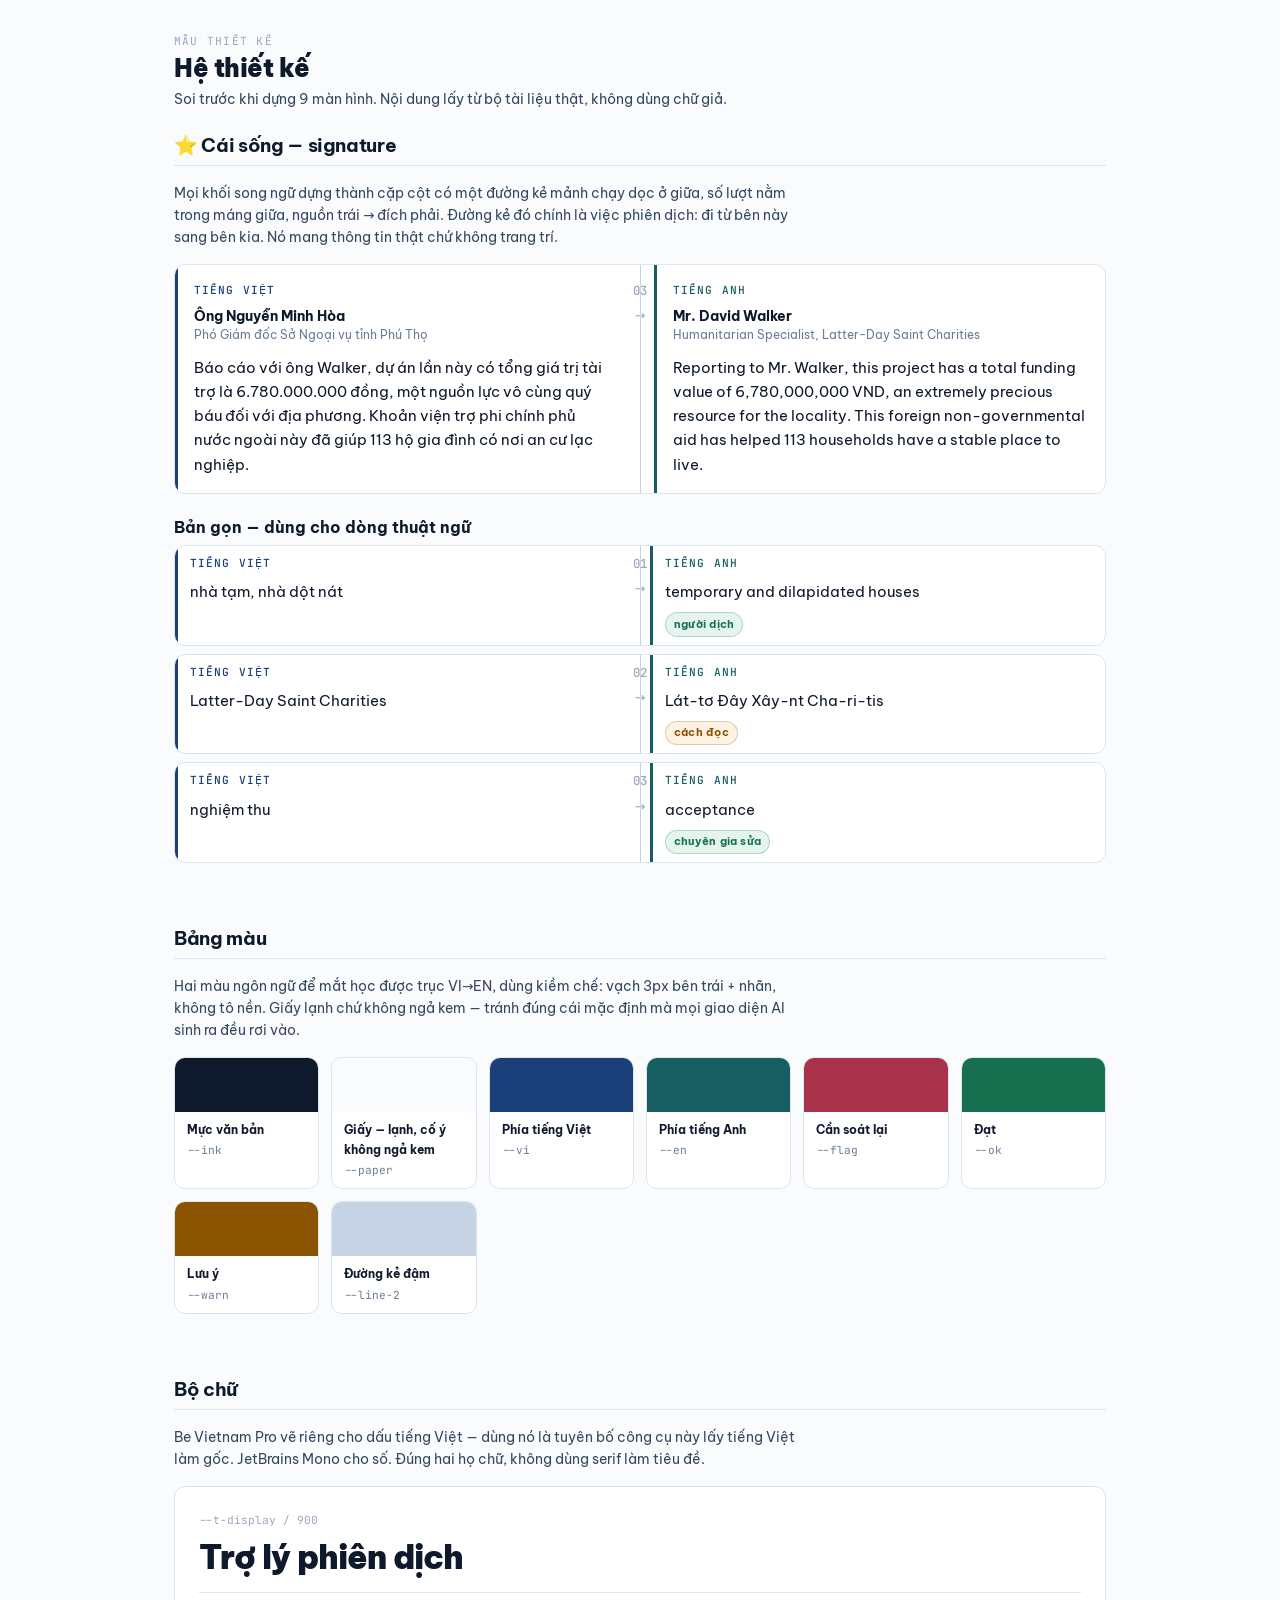
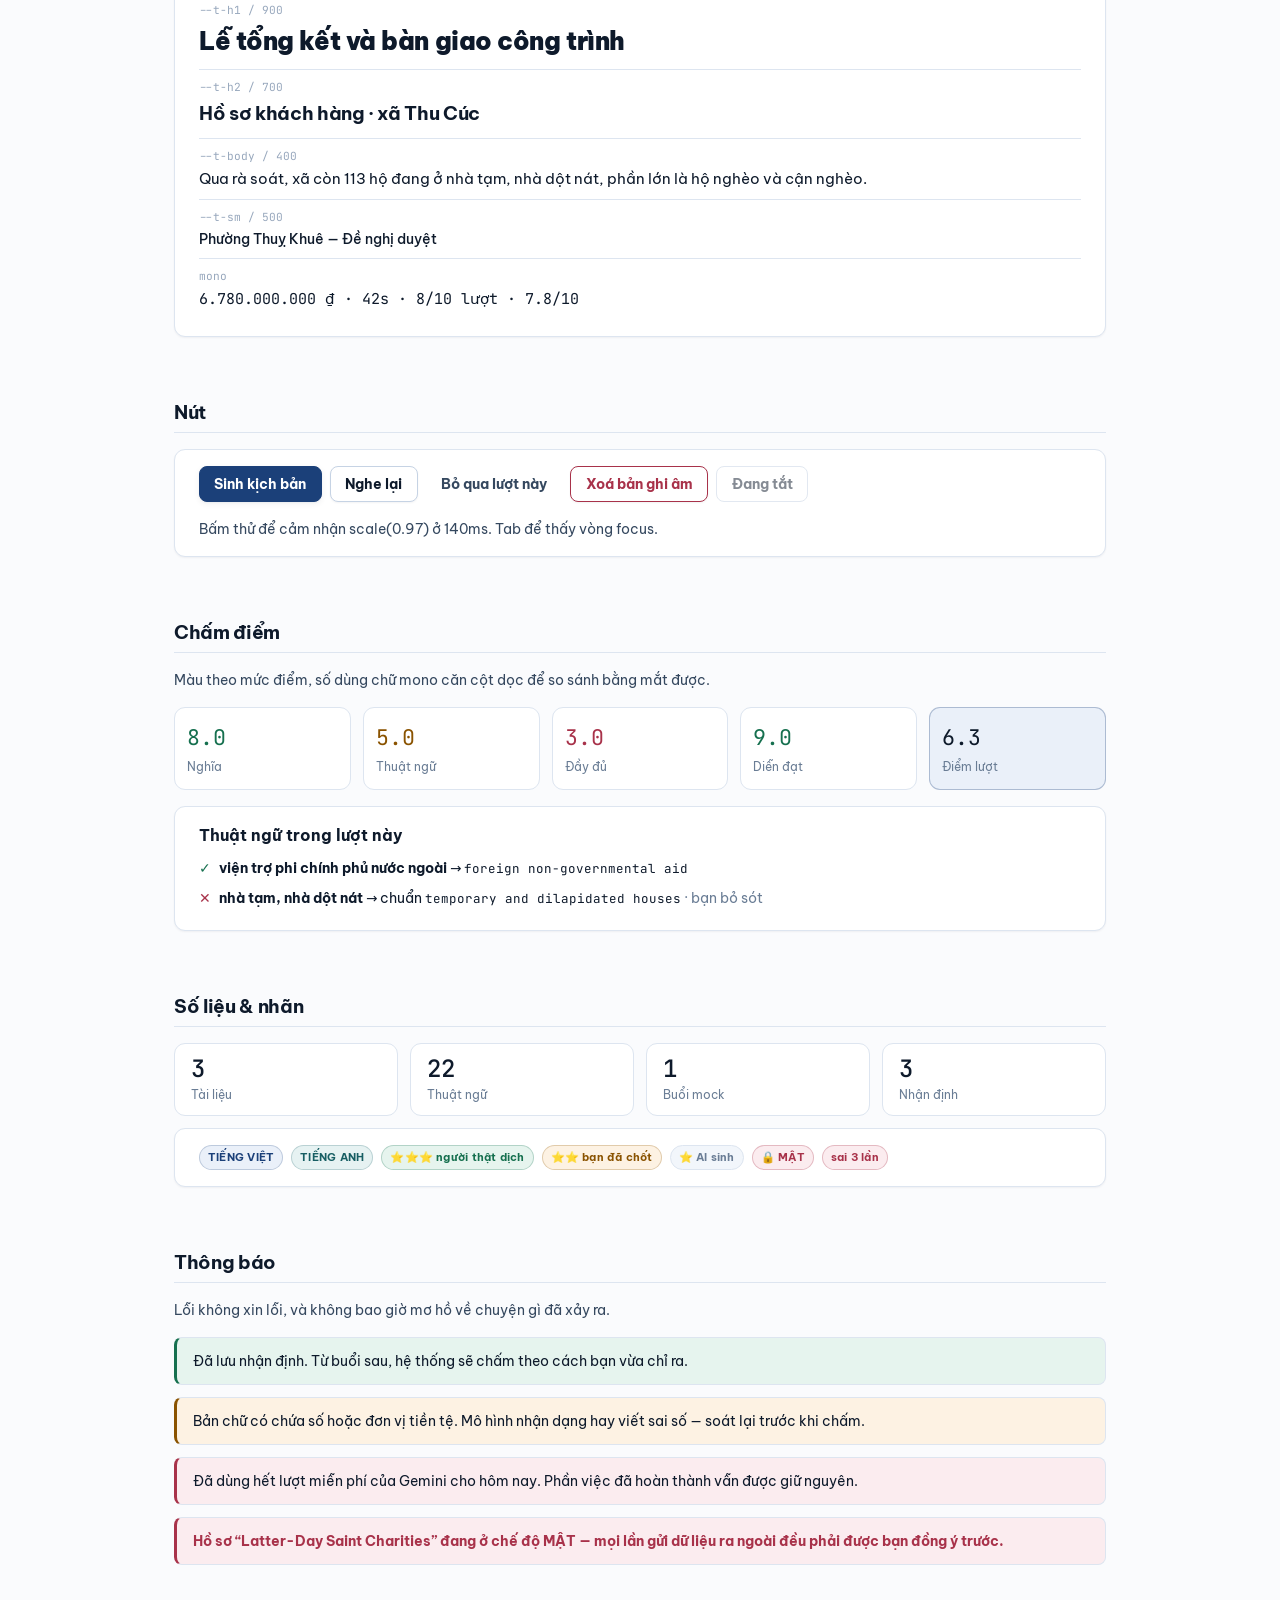
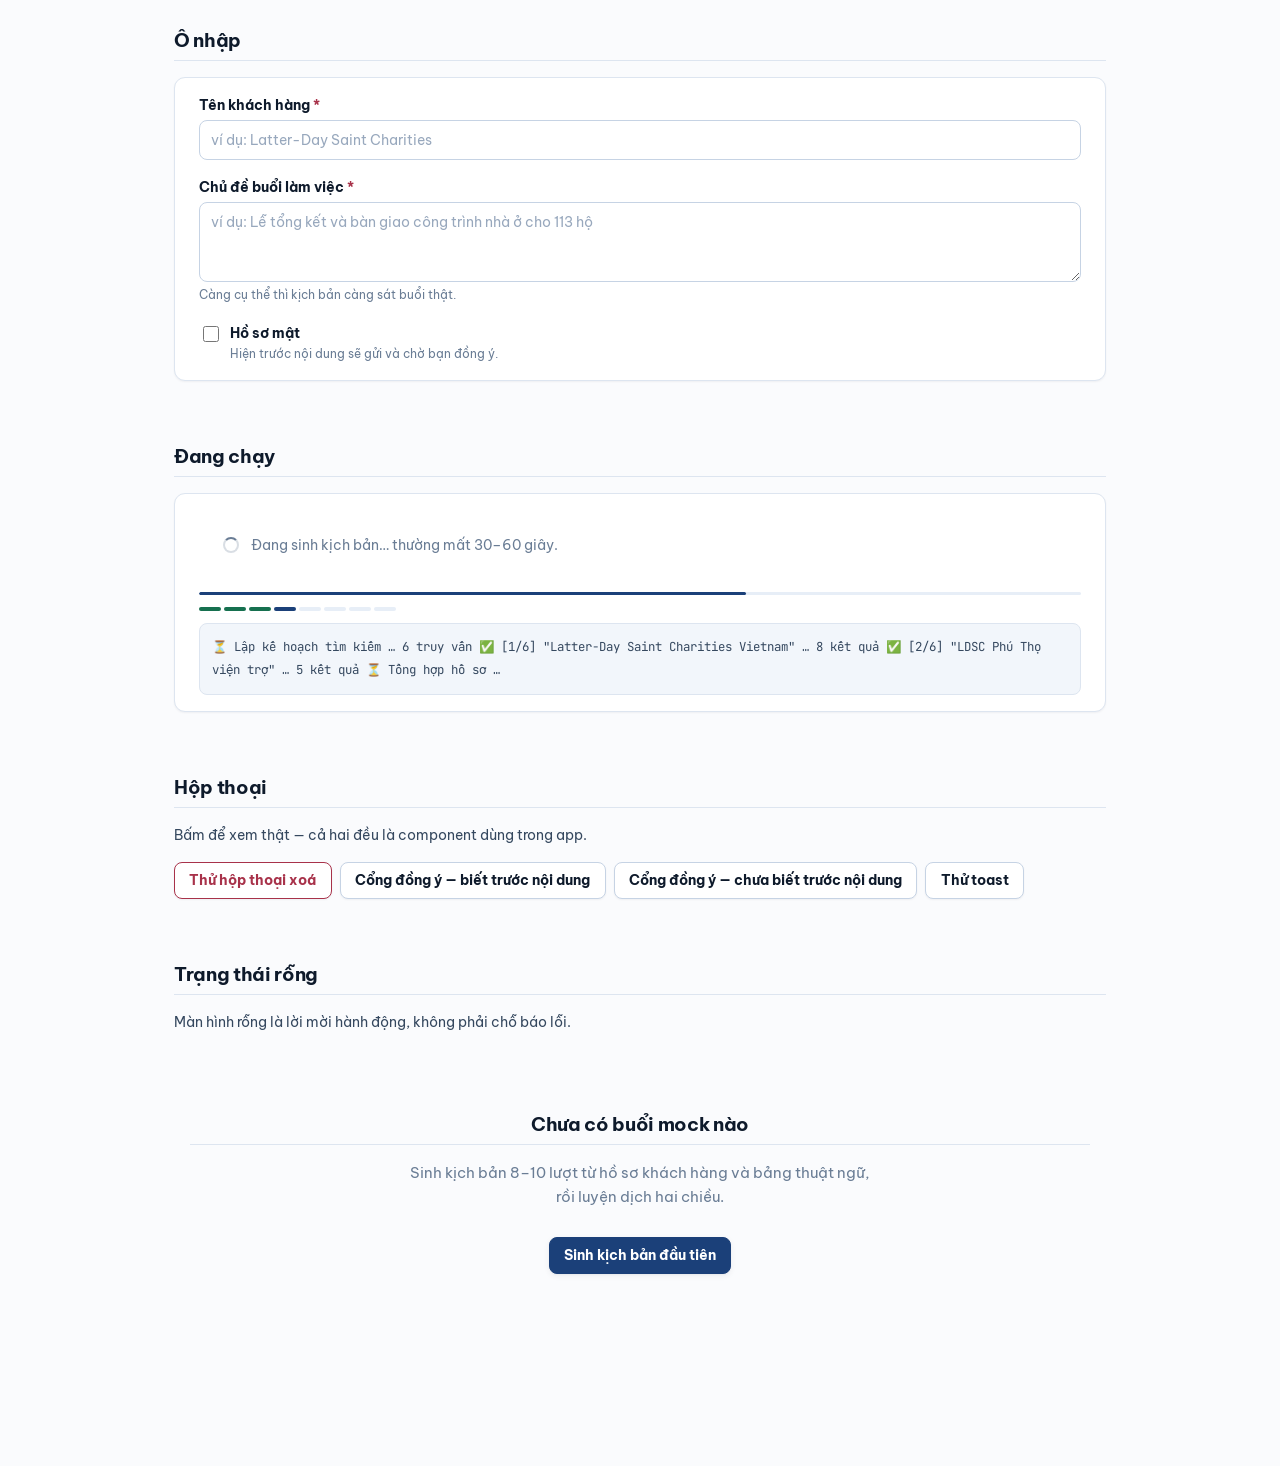
==== commit 3f11664f: "Housekeeping: favicon, sửa lỗi cú pháp gallery, đính chính "mã chết" ĐÍNH CHÍNH: `web/js/gallery.js`" ====
--- a/web/gallery.html
+++ b/web/gallery.html
@@ -5,6 +5,9 @@
     <meta name="viewport" content="width=device-width, initial-scale=1" />
     <title>Mẫu thiết kế — Trợ lý phiên dịch</title>
     <meta name="color-scheme" content="light dark" />
+    <!-- SVG một tệp cho mọi kích thước, và không phát sinh request 404 như trước.
+         Hình chính là chữ ký "cái sống" của sản phẩm. -->
+    <link rel="icon" type="image/svg+xml" href="/static/favicon.svg" />
     <link rel="stylesheet" href="static/css/tokens.css" />
     <link rel="stylesheet" href="static/css/base.css" />
     <link rel="stylesheet" href="static/css/components.css" />
--- a/web/static/css/components.css
+++ b/web/static/css/components.css
@@ -698,3 +698,36 @@
 .table-wrap {
   overscroll-behavior: contain;
 }
+
+/* ============ Hộp thoại đồng ý: phạm vi và giới hạn ============
+   Chuyên gia cần thấy NGAY: gửi cho ai, tối đa bao nhiêu lần. Câu chữ do máy chủ sinh
+   ra từ chính chính sách đang thực thi, nên chỗ này chỉ lo phần trình bày. */
+.scope-note {
+  font-size: var(--t-sm);
+  line-height: 1.6;
+  color: var(--ink-2);
+  margin-bottom: var(--s-3);
+}
+
+.declares {
+  list-style: none;
+  margin: 0 0 var(--s-4);
+  padding: 0;
+  display: flex;
+  flex-direction: column;
+  gap: var(--s-2);
+}
+
+.declares li {
+  font-size: var(--t-sm);
+  padding: var(--s-2) var(--s-3);
+  background: var(--surface-2);
+  border-left: 3px solid var(--flag);
+  border-radius: 0 var(--r-sm) var(--r-sm) 0;
+}
+
+.declares .mono {
+  font-family: var(--font-mono);
+  font-variant-numeric: tabular-nums;
+  font-weight: 700;
+}
